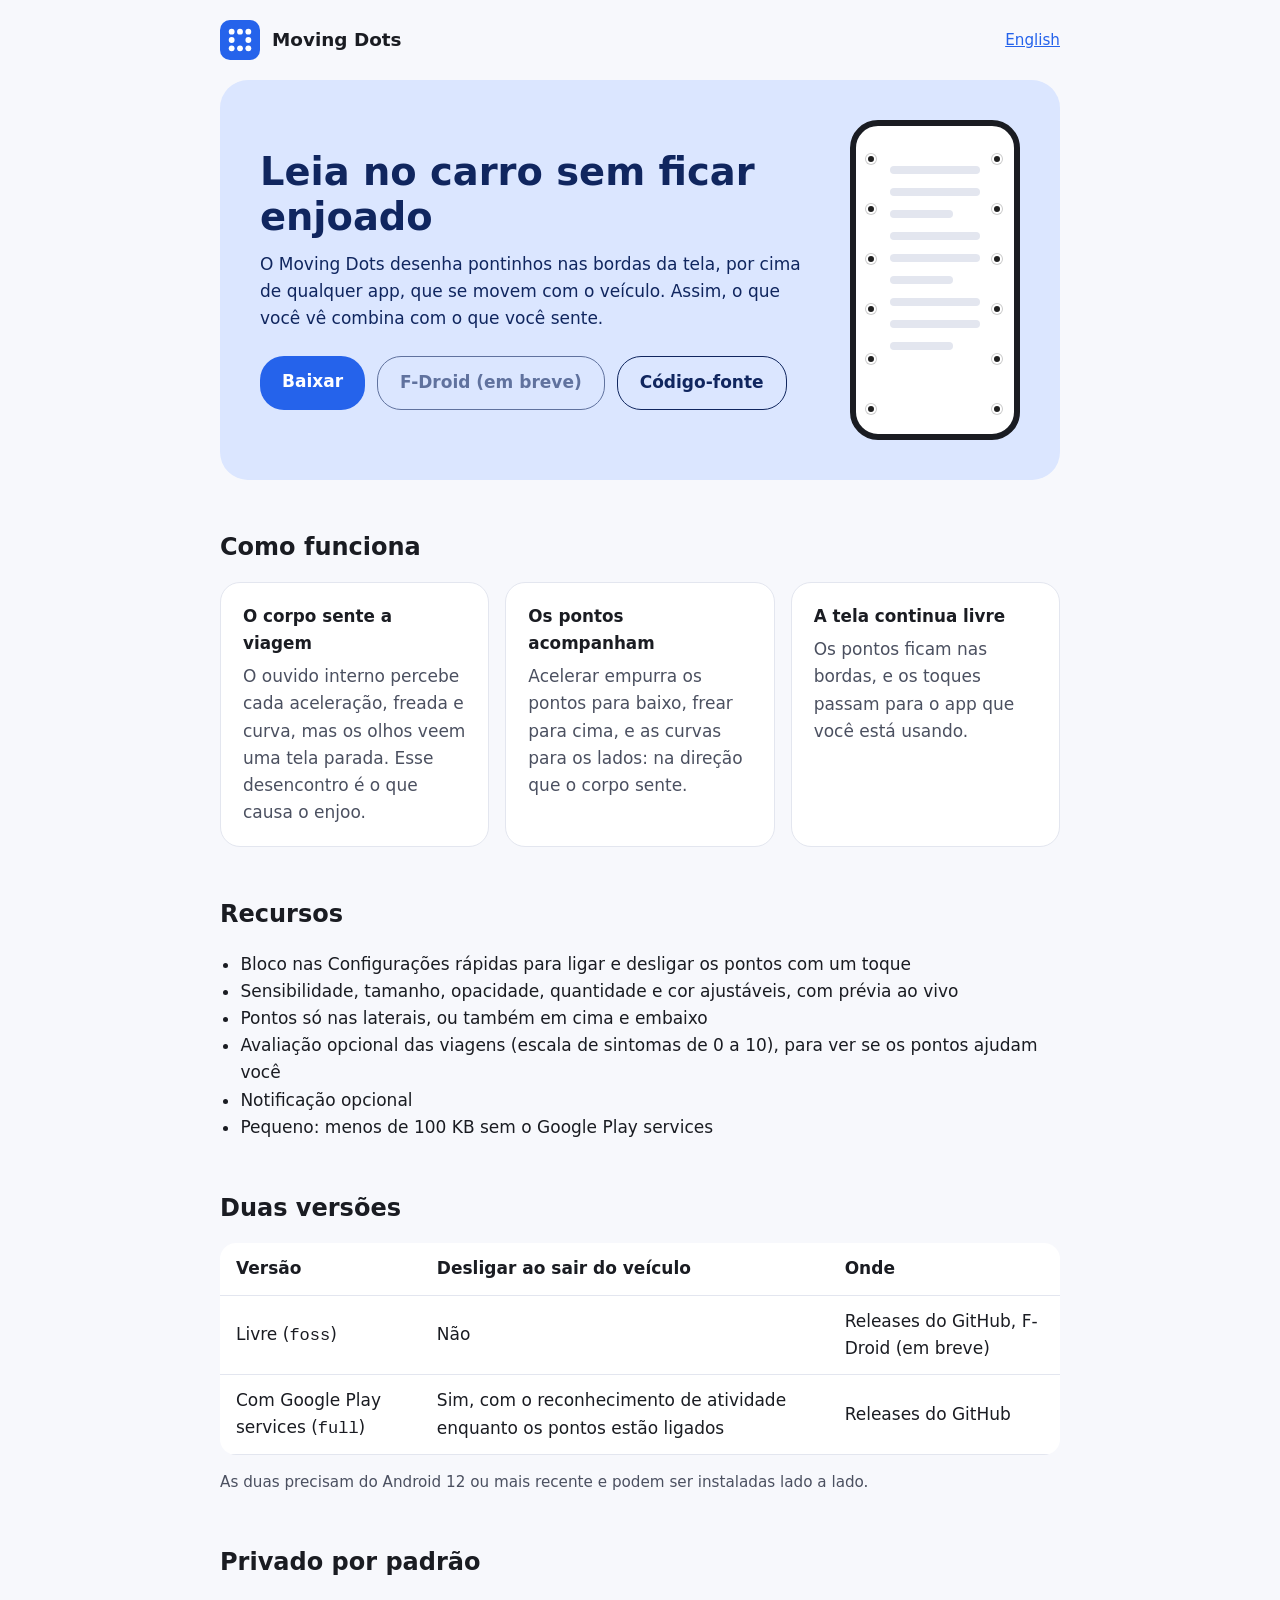
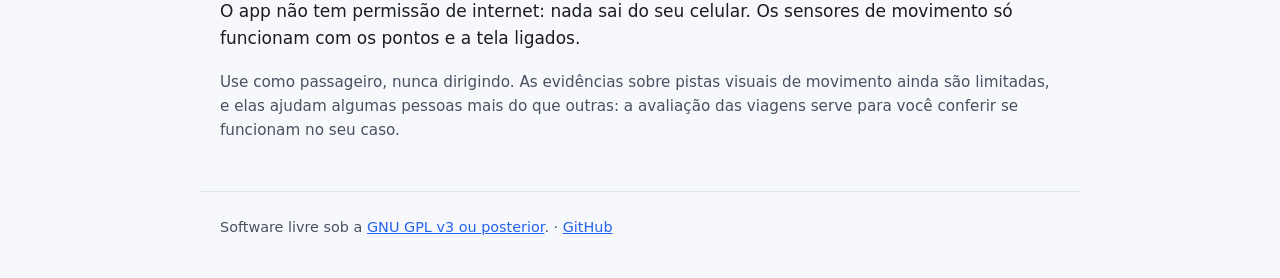
==== site/pt/index.html @ 7b91a8c4 "Add the project homepage, published with GitHub Pages site/ holds a small static page in English and" ====
<!doctype html>
<html lang="pt-BR">
<head>
  <meta charset="utf-8">
  <meta name="viewport" content="width=device-width, initial-scale=1">
  <title>Moving Dots — pistas de movimento para Android</title>
  <meta name="description" content="Pontos nas bordas da tela que se movem com o carro, para aliviar o enjoo ao ler ou assistir algo dentro de um veículo.">
  <link rel="icon" href="../icon.svg" type="image/svg+xml">
  <link rel="stylesheet" href="../style.css">
</head>
<body>
<header>
  <a class="brand" href="./"><img src="../icon.svg" alt="">Moving Dots</a>
  <a class="lang" href="../">English</a>
</header>
<main>
  <div class="hero">
    <div>
      <h1>Leia no carro sem ficar enjoado</h1>
      <p>O Moving Dots desenha pontinhos nas bordas da tela, por cima de qualquer app, que se movem com o veículo. Assim, o que você vê combina com o que você sente.</p>
      <div class="buttons">
        <a class="button" href="https://github.com/jgobi/movingdots/releases/latest">Baixar</a>
        <span class="button secondary disabled">F-Droid (em breve)</span>
        <a class="button secondary" href="https://github.com/jgobi/movingdots">Código-fonte</a>
      </div>
    </div>
    <div class="phone" aria-hidden="true">
      <div class="lines"><span></span><span></span><span></span><span></span><span></span><span></span><span></span><span></span><span></span></div>
      <div class="dots"><i style="left:10px;top:28px"></i><i style="left:136px;top:28px"></i><i style="left:10px;top:78px"></i><i style="left:136px;top:78px"></i><i style="left:10px;top:128px"></i><i style="left:136px;top:128px"></i><i style="left:10px;top:178px"></i><i style="left:136px;top:178px"></i><i style="left:10px;top:228px"></i><i style="left:136px;top:228px"></i><i style="left:10px;top:278px"></i><i style="left:136px;top:278px"></i></div>
    </div>
  </div>

  <section>
    <h2>Como funciona</h2>
    <div class="cards">
      <div class="card"><h3>O corpo sente a viagem</h3><p>O ouvido interno percebe cada aceleração, freada e curva, mas os olhos veem uma tela parada. Esse desencontro é o que causa o enjoo.</p></div>
      <div class="card"><h3>Os pontos acompanham</h3><p>Acelerar empurra os pontos para baixo, frear para cima, e as curvas para os lados: na direção que o corpo sente.</p></div>
      <div class="card"><h3>A tela continua livre</h3><p>Os pontos ficam nas bordas, e os toques passam para o app que você está usando.</p></div>
    </div>
  </section>

  <section>
    <h2>Recursos</h2>
    <ul>
      <li>Bloco nas Configurações rápidas para ligar e desligar os pontos com um toque</li>
      <li>Sensibilidade, tamanho, opacidade, quantidade e cor ajustáveis, com prévia ao vivo</li>
      <li>Pontos só nas laterais, ou também em cima e embaixo</li>
      <li>Avaliação opcional das viagens (escala de sintomas de 0 a 10), para ver se os pontos ajudam você</li>
      <li>Notificação opcional</li>
      <li>Pequeno: menos de 100 KB sem o Google Play services</li>
    </ul>
  </section>

  <section>
    <h2>Duas versões</h2>
    <table>
      <tr><th>Versão</th><th>Desligar ao sair do veículo</th><th>Onde</th></tr>
      <tr><td>Livre (<code>foss</code>)</td><td>Não</td><td>Releases do GitHub, F-Droid (em breve)</td></tr>
      <tr><td>Com Google Play services (<code>full</code>)</td><td>Sim, com o reconhecimento de atividade enquanto os pontos estão ligados</td><td>Releases do GitHub</td></tr>
    </table>
    <p class="note">As duas precisam do Android 12 ou mais recente e podem ser instaladas lado a lado.</p>
  </section>

  <section>
    <h2>Privado por padrão</h2>
    <p>O app não tem permissão de internet: nada sai do seu celular. Os sensores de movimento só funcionam com os pontos e a tela ligados.</p>
    <p class="note">Use como passageiro, nunca dirigindo. As evidências sobre pistas visuais de movimento ainda são limitadas, e elas ajudam algumas pessoas mais do que outras: a avaliação das viagens serve para você conferir se funcionam no seu caso.</p>
  </section>
</main>
<footer>
  Software livre sob a <a href="https://github.com/jgobi/movingdots/blob/main/LICENSE">GNU GPL v3 ou posterior</a>. · <a href="https://github.com/jgobi/movingdots">GitHub</a>
</footer>
</body>
</html>
---- site/style.css ----
:root {
  --bg: #f7f8fc;
  --surface: #ffffff;
  --text: #1a1c22;
  --muted: #4b5060;
  --primary: #2563eb;
  --on-primary: #ffffff;
  --container: #dbe6ff;
  --on-container: #10265f;
  --border: #e3e6ef;
  color-scheme: light dark;
}
@media (prefers-color-scheme: dark) {
  :root {
    --bg: #111318;
    --surface: #1b1e25;
    --text: #e8eaf1;
    --muted: #b3b8c6;
    --primary: #9bb7ff;
    --on-primary: #0d1f4d;
    --container: #1f3a7a;
    --on-container: #dbe6ff;
    --border: #2a2e38;
  }
}
* { box-sizing: border-box; }
body {
  margin: 0;
  background: var(--bg);
  color: var(--text);
  font: 17px/1.6 system-ui, -apple-system, "Segoe UI", Roboto, sans-serif;
}
main, header, footer { max-width: 880px; margin: 0 auto; padding: 0 20px; }
a { color: var(--primary); }
header {
  display: flex; align-items: center; justify-content: space-between;
  padding-top: 20px; padding-bottom: 20px;
}
.brand { display: flex; align-items: center; gap: 12px; font-weight: 600; font-size: 1.15rem; color: var(--text); text-decoration: none; }
.brand img { width: 40px; height: 40px; }
.lang { font-size: .95rem; }

.hero {
  display: grid; grid-template-columns: 1fr auto; gap: 40px; align-items: center;
  background: var(--container); color: var(--on-container);
  border-radius: 28px; padding: 40px;
}
.hero h1 { font-size: 2.4rem; line-height: 1.15; margin: 0 0 12px; }
.hero p { margin: 0 0 24px; color: inherit; }
.buttons { display: flex; flex-wrap: wrap; gap: 12px; }
.button {
  display: inline-block; padding: 12px 22px; border-radius: 24px;
  background: var(--primary); color: var(--on-primary);
  font-weight: 600; text-decoration: none;
}
.button.secondary { background: transparent; color: var(--on-container); border: 1px solid currentColor; }
.button.disabled { opacity: .6; pointer-events: none; }

/* A phone with dots that sway like gentle accelerating and braking. */
.phone {
  position: relative; width: 170px; height: 320px; border-radius: 28px;
  background: var(--surface); border: 6px solid var(--text); overflow: hidden;
}
.phone .lines { position: absolute; inset: 40px 34px; display: grid; gap: 14px; align-content: start; }
.phone .lines span { height: 8px; border-radius: 4px; background: var(--border); }
.phone .lines span:nth-child(3n) { width: 70%; }
.dots { position: absolute; inset: 0; animation: sway 4s ease-in-out infinite; }
.dots i {
  position: absolute; width: 10px; height: 10px; border-radius: 50%;
  background: #202020; border: 2px solid #fff; box-shadow: 0 0 0 1px #0003;
}
@keyframes sway { 0%, 100% { transform: translateY(-14px); } 50% { transform: translateY(14px); } }
@media (prefers-reduced-motion: reduce) { .dots { animation: none; } }

section { margin: 48px 0; }
h2 { font-size: 1.5rem; margin: 0 0 16px; }
.cards { display: grid; grid-template-columns: repeat(auto-fit, minmax(240px, 1fr)); gap: 16px; }
.card { background: var(--surface); border: 1px solid var(--border); border-radius: 20px; padding: 20px 22px; }
.card h3 { margin: 0 0 6px; font-size: 1.05rem; }
.card p { margin: 0; color: var(--muted); }
ul { padding-left: 1.2em; }
table { width: 100%; border-collapse: collapse; background: var(--surface); border-radius: 16px; overflow: hidden; }
th, td { text-align: left; padding: 12px 16px; border-bottom: 1px solid var(--border); }
th { font-weight: 600; }
.note { color: var(--muted); font-size: .95rem; }
footer { padding-top: 24px; padding-bottom: 40px; border-top: 1px solid var(--border); color: var(--muted); font-size: .9rem; }

@media (max-width: 640px) {
  .hero { grid-template-columns: 1fr; padding: 28px; }
  .hero h1 { font-size: 1.9rem; }
  .phone { margin: 0 auto; }
}
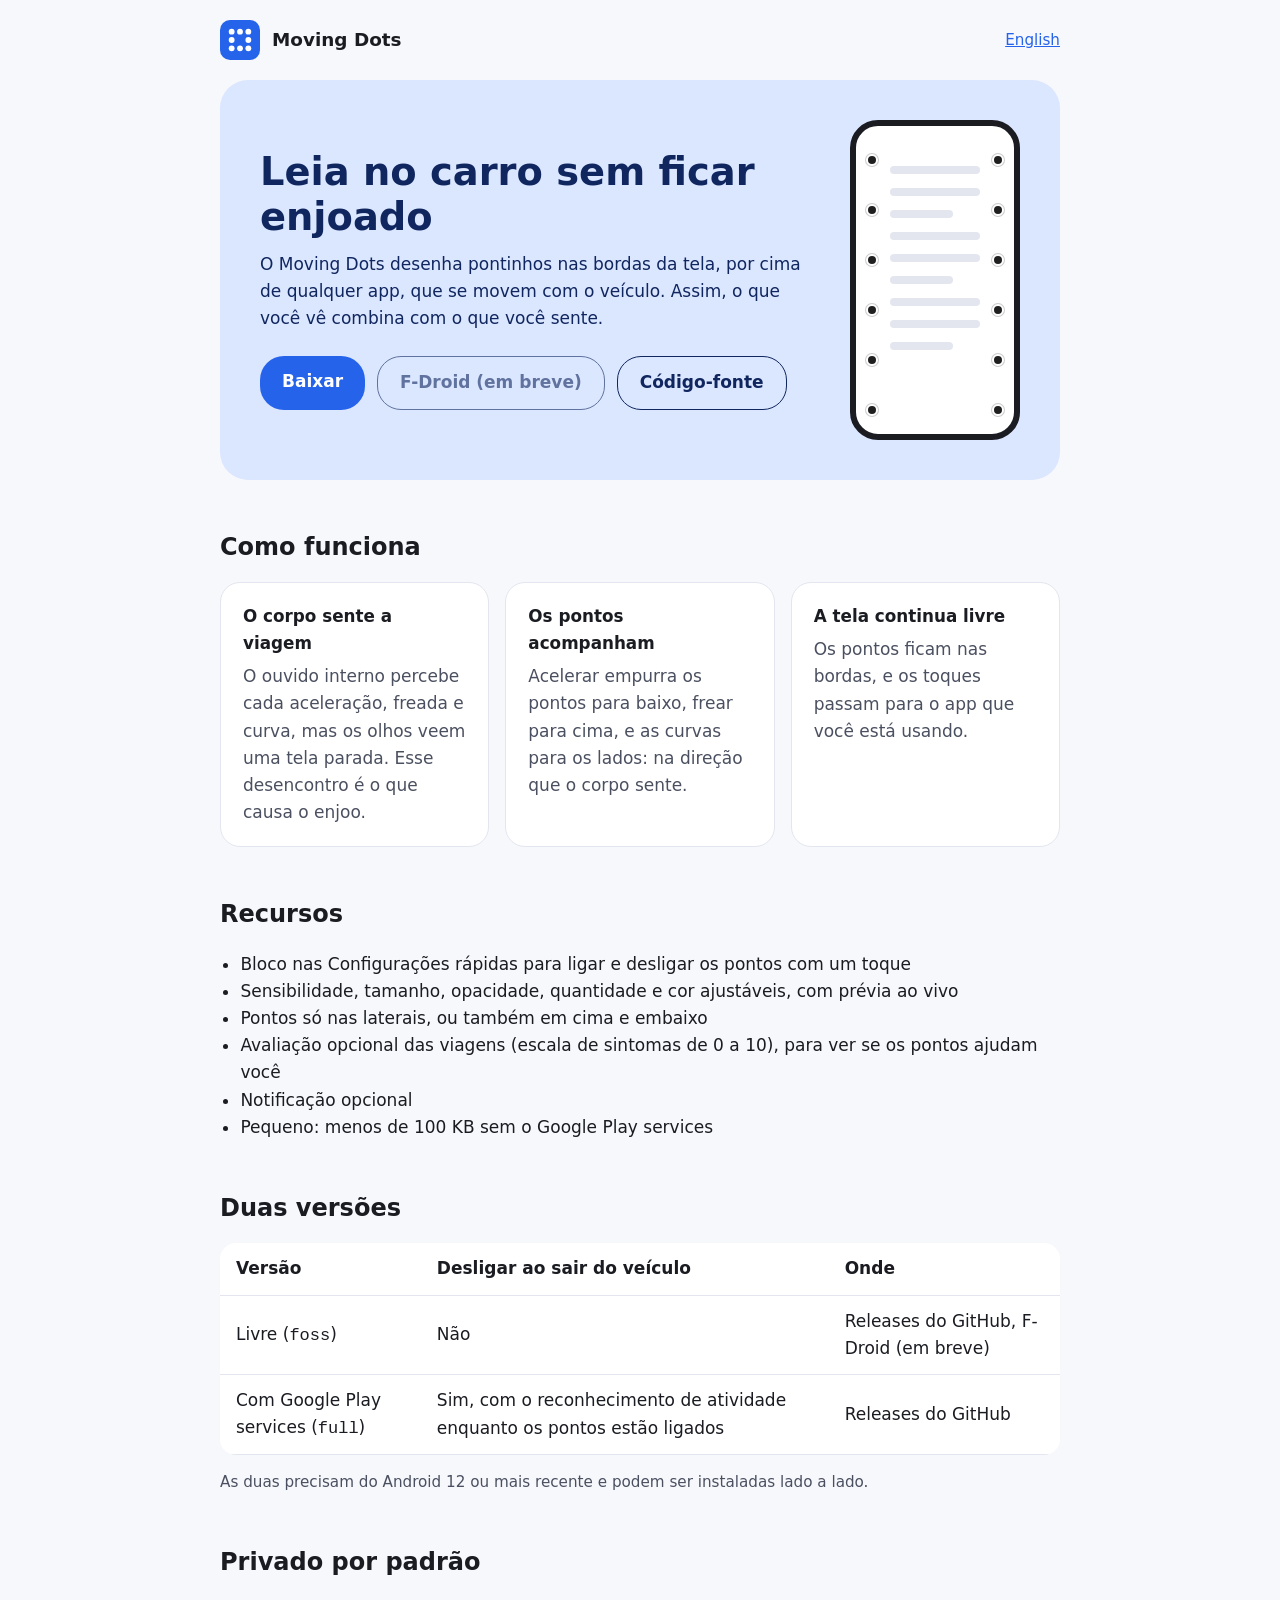
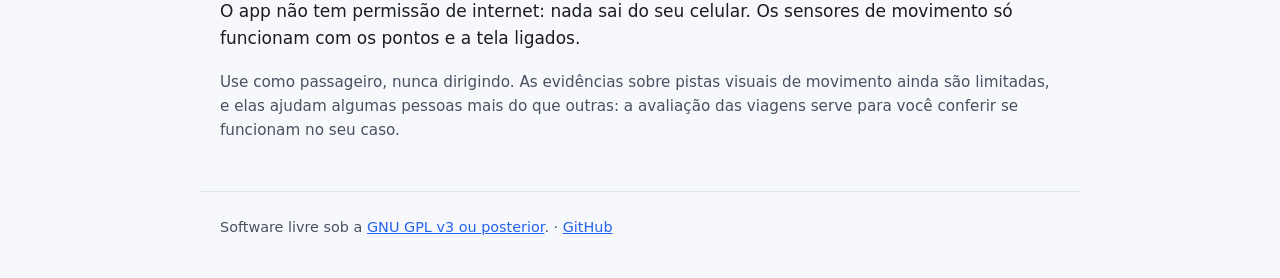
==== commit 14daa140: "Site: stack the versions table on phones, slightly larger dots On narrow screens the three-column ta" ====
--- a/site/pt/index.html
+++ b/site/pt/index.html
@@ -55,8 +55,8 @@
     <h2>Duas versões</h2>
     <table>
       <tr><th>Versão</th><th>Desligar ao sair do veículo</th><th>Onde</th></tr>
-      <tr><td>Livre (<code>foss</code>)</td><td>Não</td><td>Releases do GitHub, F-Droid (em breve)</td></tr>
-      <tr><td>Com Google Play services (<code>full</code>)</td><td>Sim, com o reconhecimento de atividade enquanto os pontos estão ligados</td><td>Releases do GitHub</td></tr>
+      <tr><td data-label="Versão">Livre (<code>foss</code>)</td><td data-label="Desligar ao sair do veículo">Não</td><td data-label="Onde">Releases do GitHub, F-Droid (em breve)</td></tr>
+      <tr><td data-label="Versão">Com Google Play services (<code>full</code>)</td><td data-label="Desligar ao sair do veículo">Sim, com o reconhecimento de atividade enquanto os pontos estão ligados</td><td data-label="Onde">Releases do GitHub</td></tr>
     </table>
     <p class="note">As duas precisam do Android 12 ou mais recente e podem ser instaladas lado a lado.</p>
   </section>
--- a/site/style.css
+++ b/site/style.css
@@ -66,7 +66,7 @@
 .phone .lines span:nth-child(3n) { width: 70%; }
 .dots { position: absolute; inset: 0; animation: sway 4s ease-in-out infinite; }
 .dots i {
-  position: absolute; width: 10px; height: 10px; border-radius: 50%;
+  position: absolute; width: 12px; height: 12px; border-radius: 50%;
   background: #202020; border: 2px solid #fff; box-shadow: 0 0 0 1px #0003;
 }
 @keyframes sway { 0%, 100% { transform: translateY(-14px); } 50% { transform: translateY(14px); } }
@@ -89,4 +89,11 @@
   .hero { grid-template-columns: 1fr; padding: 28px; }
   .hero h1 { font-size: 1.9rem; }
   .phone { margin: 0 auto; }
+  /* The versions table becomes one labelled block per version. */
+  table, tbody, tr, td { display: block; }
+  tr:first-child { display: none; }
+  tr { padding: 12px 16px; border-bottom: 1px solid var(--border); }
+  tr:last-child { border-bottom: none; }
+  td { border: none; padding: 4px 0; }
+  td::before { content: attr(data-label); display: block; font-size: .85rem; color: var(--muted); }
 }
